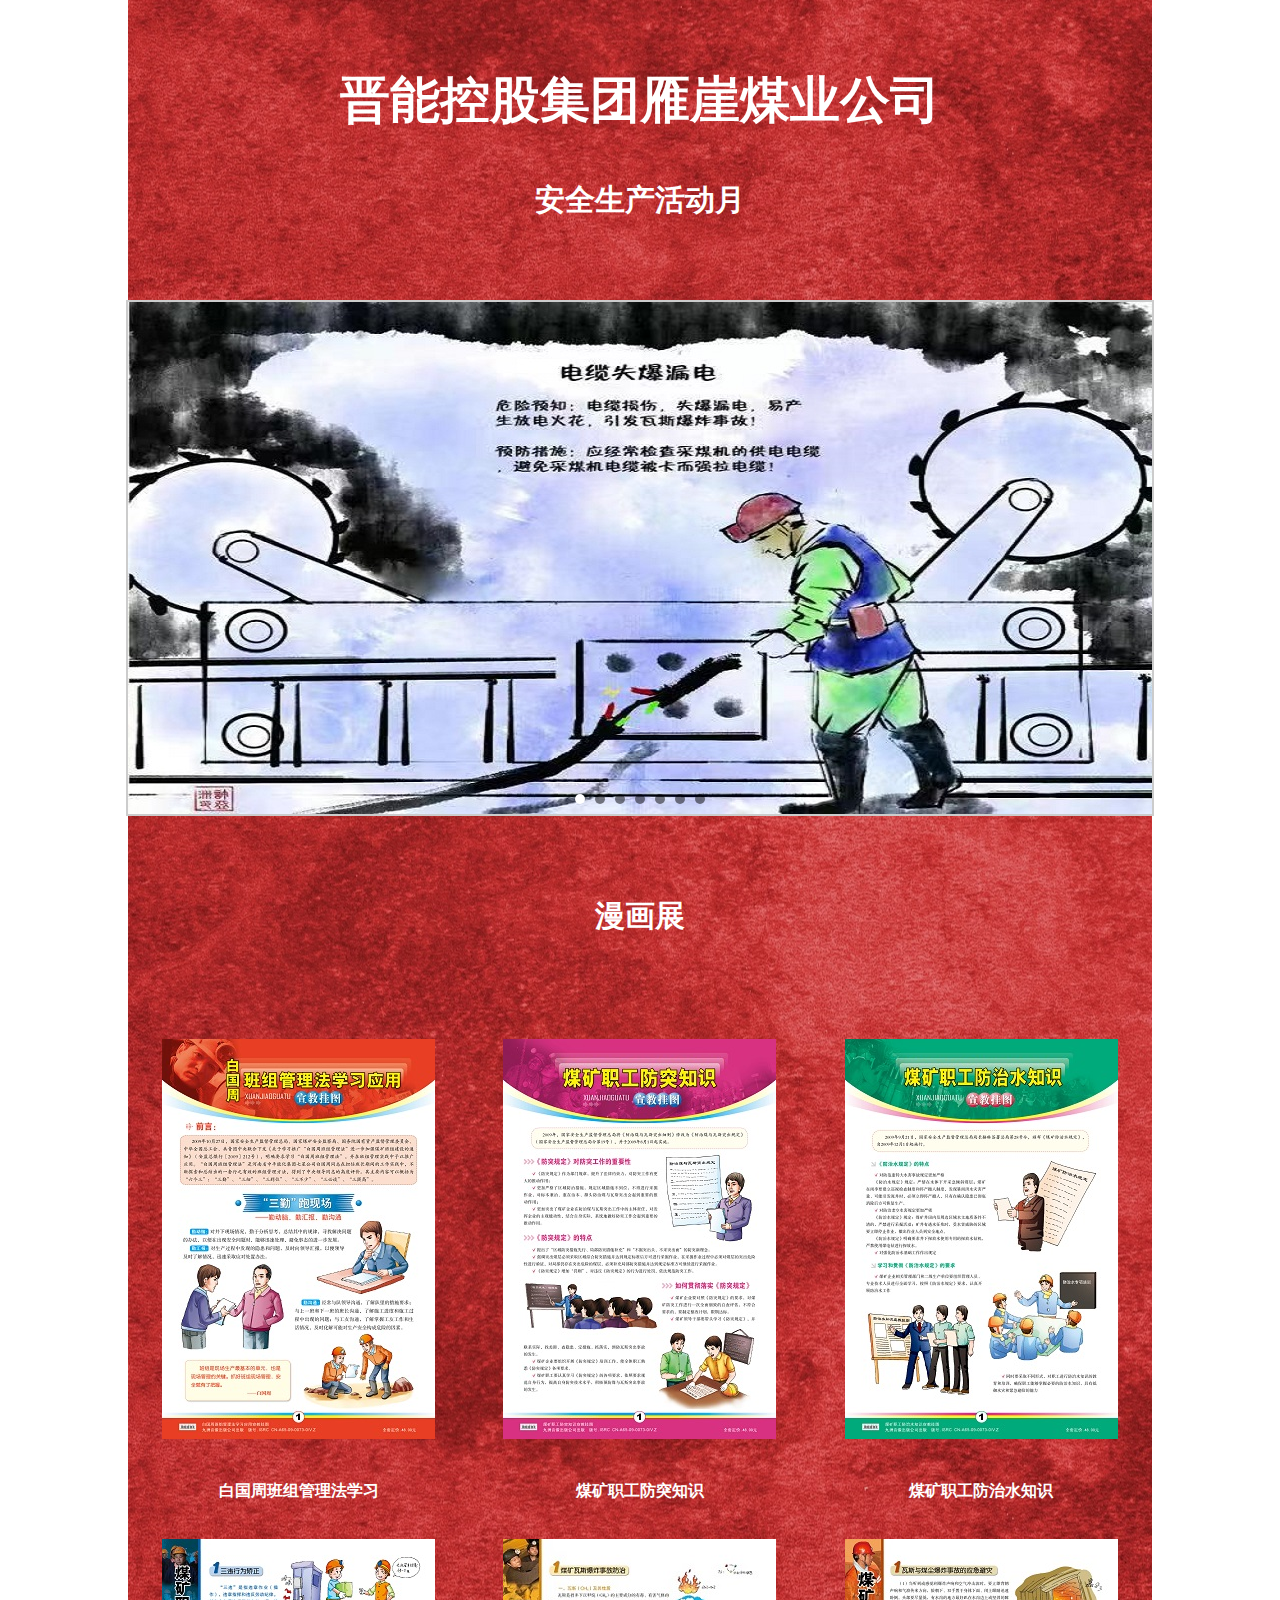
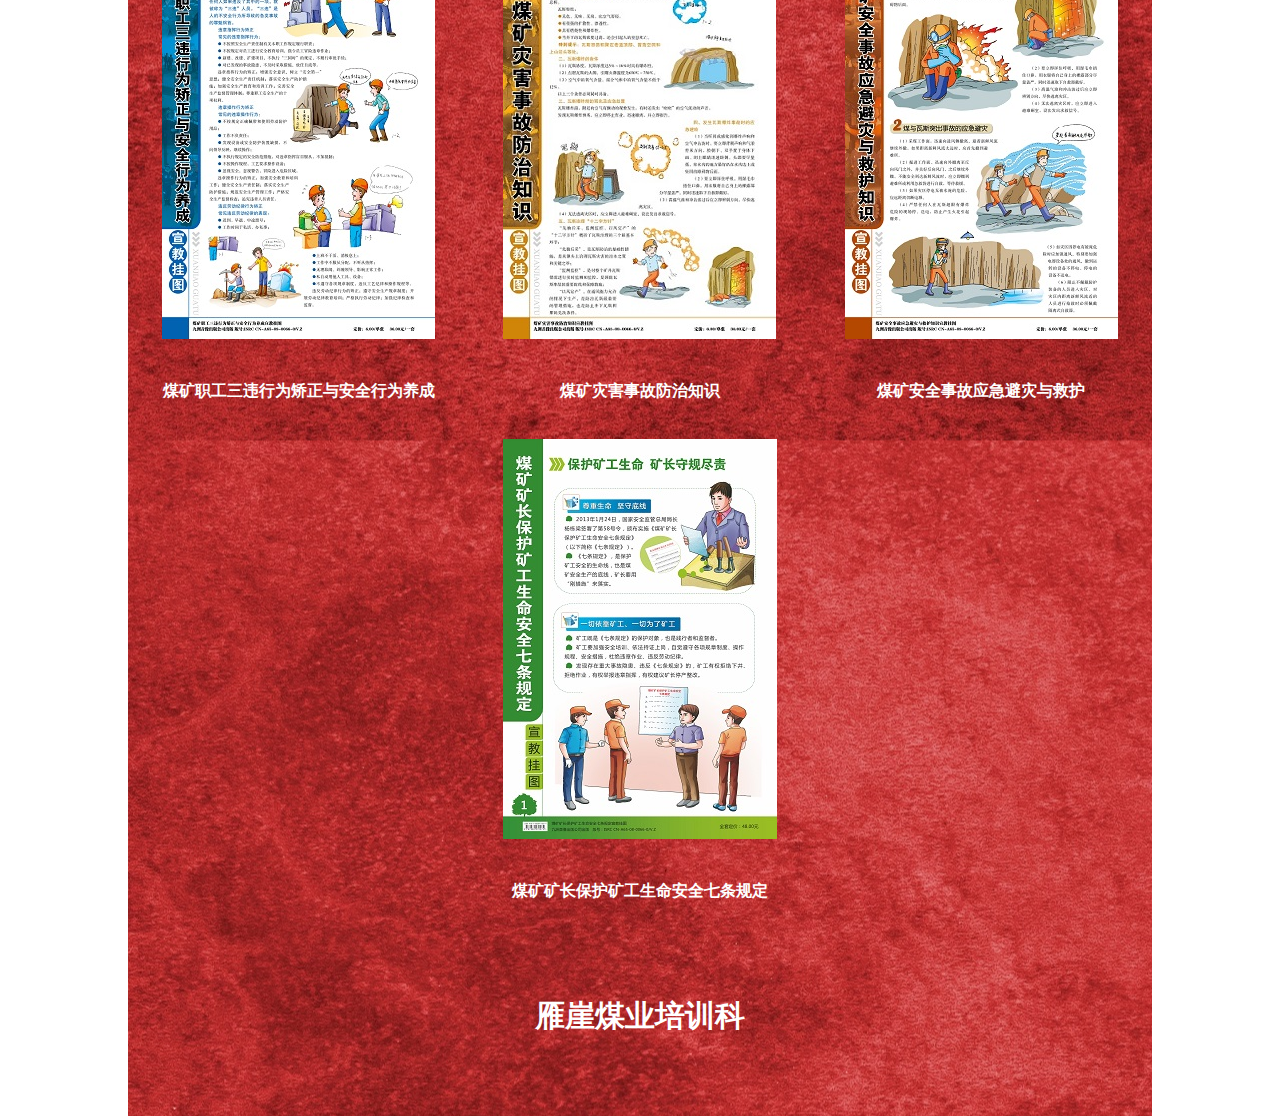
==== index.html @ 8b28c03b "gg" ====
<!DOCTYPE html>
<html lang="en">
<head>
    <meta charset="UTF-8">
    <title>首页</title>
    <link href="css/Style1.css" type="text/css" rel="stylesheet">
    <script src="jquery-1.11.1.min.js"></script>
    <script src="JaScript.js"></script>
</head>
<body>
<header>
    <p class="title1">晋能控股集团雁崖煤业公司</p>
    <p class="title2">安全生产活动月</p>
</header>
<!--轮播图整体div-->
<div class="banner">
    <!--无序列表承载轮播的图片-->
    <ul class="img">
        <li><a href="part1.html"><img src="image/lunboimg/1.png" alt="第1张图片"></a></li>
        <li><a href="part2.html"><img src="image/lunboimg/2.png" alt="第2张图片"></a></li>
        <li><a href="part3.html"><img src="image/lunboimg/3.png" alt="第3张图片"></a></li>
        <li><a href="part4.html"><img src="image/lunboimg/4.png" alt="第4张图片"></a></li>
        <li><a href="part5.html"><img src="image/lunboimg/5.png" alt="第5张图片"></a></li>
        <li><a href="part6.html"><img src="image/lunboimg/6.png" alt="第6张图片"></a></li>
        <li><a href="part7.html"><img src="image/lunboimg/7.png" alt="第7张图片"></a></li>

    </ul>
    <!--用来放置圆点具体实施在js代码中呈现-->
    <ul class="num"></ul>
    <!--左右点击按钮-->
    <div class="btn">
        <span class="prev"><</span>
        <span class="next">></span>
    </div>
</div>
<div class="F1">
    <p><a href="part0.html">漫画展</a></p>
</div>
<table cellspacing="0" cellpadding="5" border="0">
    <tr>
        <td><a href="part1.html"><img src="image/tableImg/table1.jpg" alt=""></a></td>
        <td><a href="part2.html"><img src="image/tableImg/table2.jpg" alt=""></a></td>
        <td><a href="part3.html"><img src="image/tableImg/table3.jpg" alt=""></a></td>
    </tr>
    <tr>
        <th><a href="part1.html">白国周班组管理法学习</a></th>
        <th><a href="part2.html">煤矿职工防突知识</a></th>
        <th><a href="part3.html">煤矿职工防治水知识</a></th>
    </tr>
    <tr>
        <td><a href="part4.html"><img src="image/tableImg/table4.jpg" alt=""></a></td>
        <td><a href="part5.html"><img src="image/tableImg/table5.jpg" alt=""></a></td>
        <td><a href="part6.html"><img src="image/tableImg/table6.JPG" alt=""></a></td>
    </tr>
    <tr>
        <th><a href="part4.html">煤矿职工三违行为矫正与安全行为养成</a></th>
        <th><a href="part5.html">煤矿灾害事故防治知识</a></th>
        <th><a href="part6.html">煤矿安全事故应急避灾与救护</a></th>
    </tr>
    <tr>
        <td></td>
        <td><a href="part7.html"><img src="image/tableImg/table7.jpg" alt=""></a></td>
        <td></td>
    </tr>
    <tr>
        <th></th>
        <th><a href="part7.html">煤矿矿长保护矿工生命安全七条规定</a></th>
        <th></th>
    </tr>
</table>
<footer>
    <p>雁崖煤业培训科</p>
</footer>
</body>
</html>
---- css/Style1.css ----
/*整体去除内外边距*/
* {
    margin: 0 auto;
    padding:0;
}
body{
    background-image: url("../image/backgroundpic.jpg");
    background-repeat: repeat-y;
    background-position: center;
}
header{
    width: 1024px;
    height: 300px;
    /*background: tan;*/
}
.title1{
    height: 150px;
    text-align: center;
    line-height: 200px;
    font-size: 50px;
    font-family:'Microsoft YaHei';
    font-weight: bolder;
    color: white;
}
.title2{
    height: 150px;
    text-align: center;
    line-height: 100px;
    font-size: 30px;
    font-family:'Microsoft YaHei';
    font-weight: bolder;
    color: white;
}
/*取消列表的图标内容*/
ul{
    list-style: none;
}
/*对整体部分的控制，浏览图片的窗口*/
.banner{
    width: 1024px;
    height: 512px;
    border: 2px solid #ccc;
    margin: auto;
    position: relative;
    overflow: hidden;
}
/*图片的初步设置后面的动态内容会在js中实现*/
.img{
    width:1024px;
    height: 512px;
    position: absolute;
    top: 0;
    left: 0;
}
/*让没长图片向左浮动*/
.img li{
    float: left;
}
/*圆点承载部分的设计*/
.num{
    position: absolute;
    bottom: 10px;
    width: 100%;
    text-align: center;
    font-size: 0;
}
/*圆点设计*/
.num li{
    width: 10px;
    height: 10px;
    background:rgba(0,0,0,0.5);
    border-radius: 100%;
    display: inline-block;
    margin: 0 5px;
    cursor: pointer;
}
/*按钮部分初始不可见*/
.btn{
    display: none;
}
/*按钮形状设计*/
.btn span{
    display: block;
    width: 50px;
    height: 100px;
    background: rgba(0,0,0,0.6);
    color: #fff;
    font-size: 40px;
    line-height: 100px;
    text-align: center;
    cursor:pointer;
}
/*上一个设计*/
.btn .prev{
    position: absolute;
    left: 0;
    top: 50%;
    margin-top: -50px;
}
/*下一个设计*/
.btn .next{
    position: absolute;
    right: 0;
    top: 50%;
    margin-top: -50px;
}
/*对按妞动态呈现的变换进行类选择器的设计为js代码部分进行铺垫*/
.num .active{
    background-color: #fff;
}
.hide{
    display: none;
}
.F1{
    width: 1024px;
    height: 200px;
    /*background: slateblue;*/
}
.F1 p{
    height: 200px;
    text-align: center;
    line-height: 200px;
    font-size: 30px;
    font-family:'Microsoft YaHei';
    font-weight: bolder;
    color: white;
}
.F1 a{
    text-decoration: none;
    color: white;
}
.F1 a:hover, a:visited, a:link, a:active {
    color: white;
}
table{
    width: 1024px;
    height: 1500px;
    text-align: center;
}
td{
    width: 340px;
    height: 450px;
}
th{
    height: 50px;
}
table a{
    text-decoration: none;
    color: white;
}
table a:hover, a:visited, a:link, a:active {
    color: white;
}
footer{
    width: 1024px;
    height: 200px;
    /*background: sandybrown;*/
}
footer p{
    height: 200px;
    text-align: center;
    line-height: 200px;
    font-size: 30px;
    font-family:'Microsoft YaHei';
    font-weight: bolder;
    color: white;
}
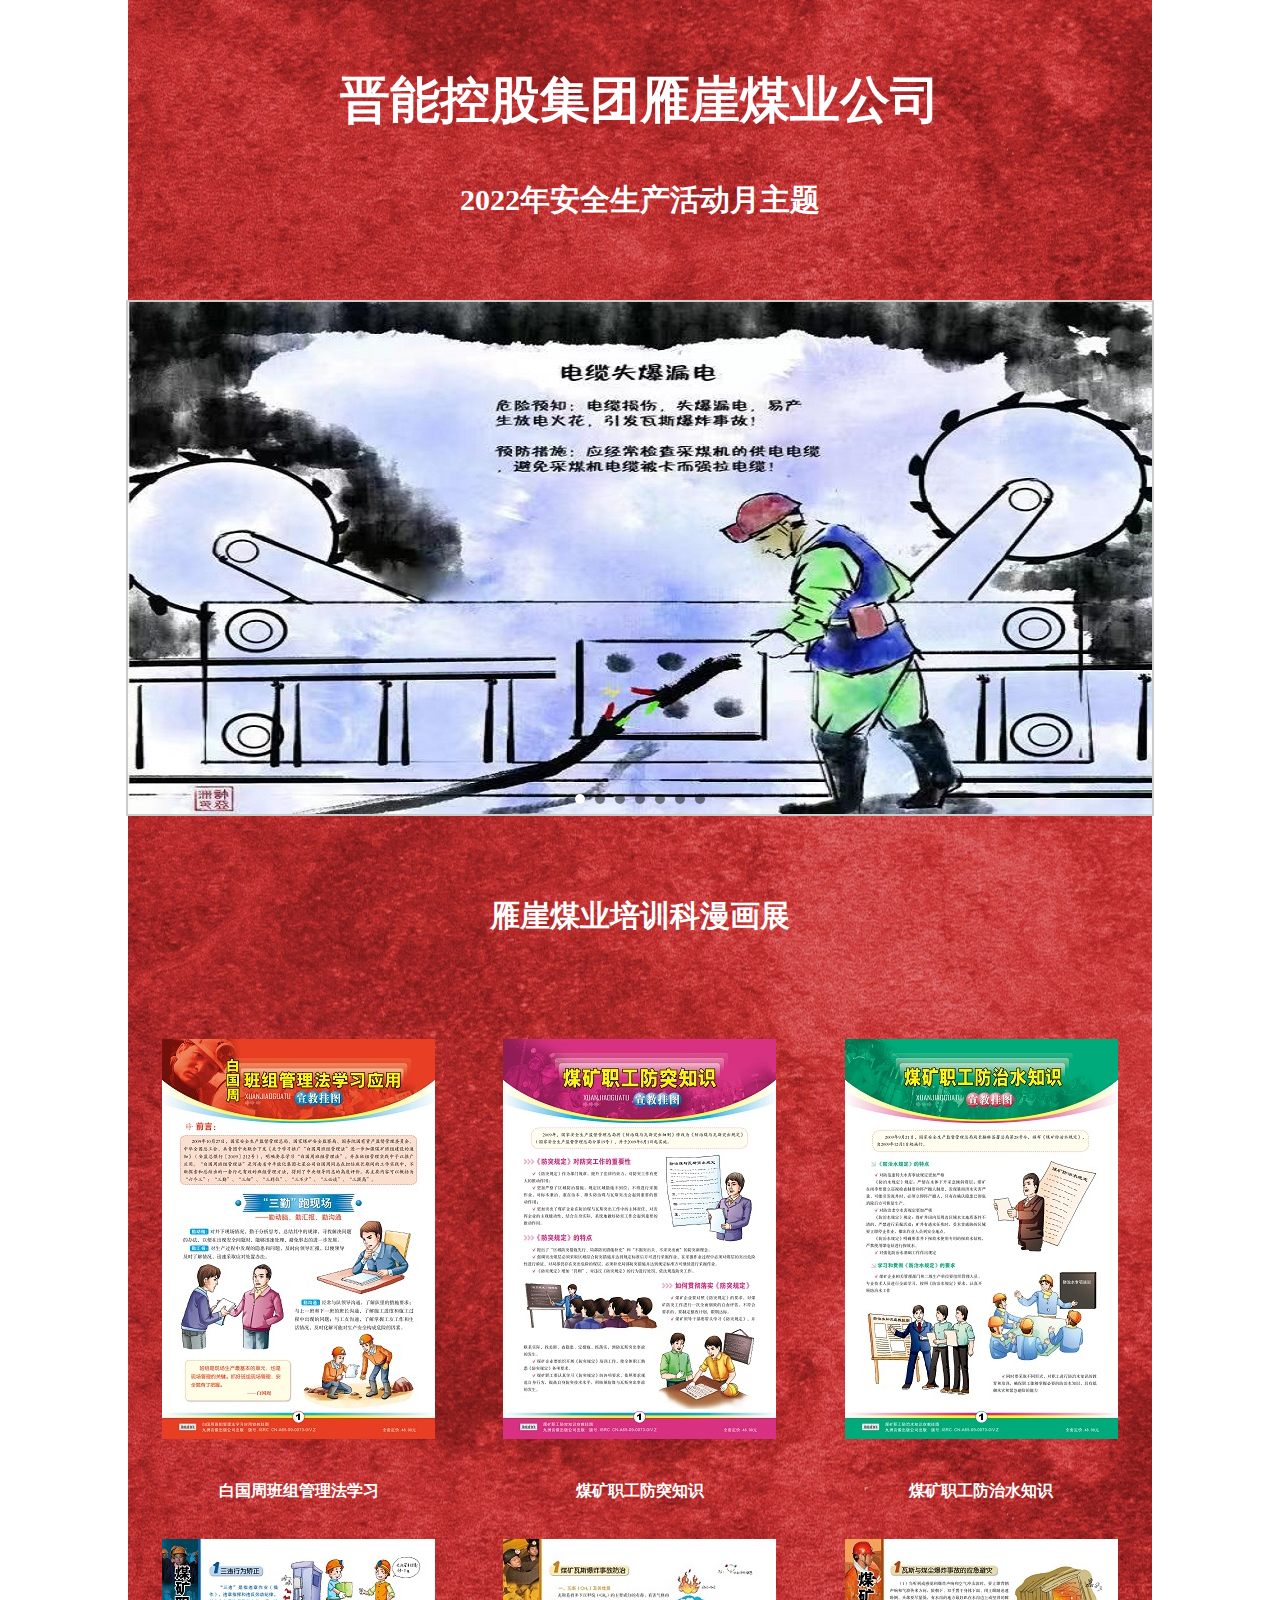
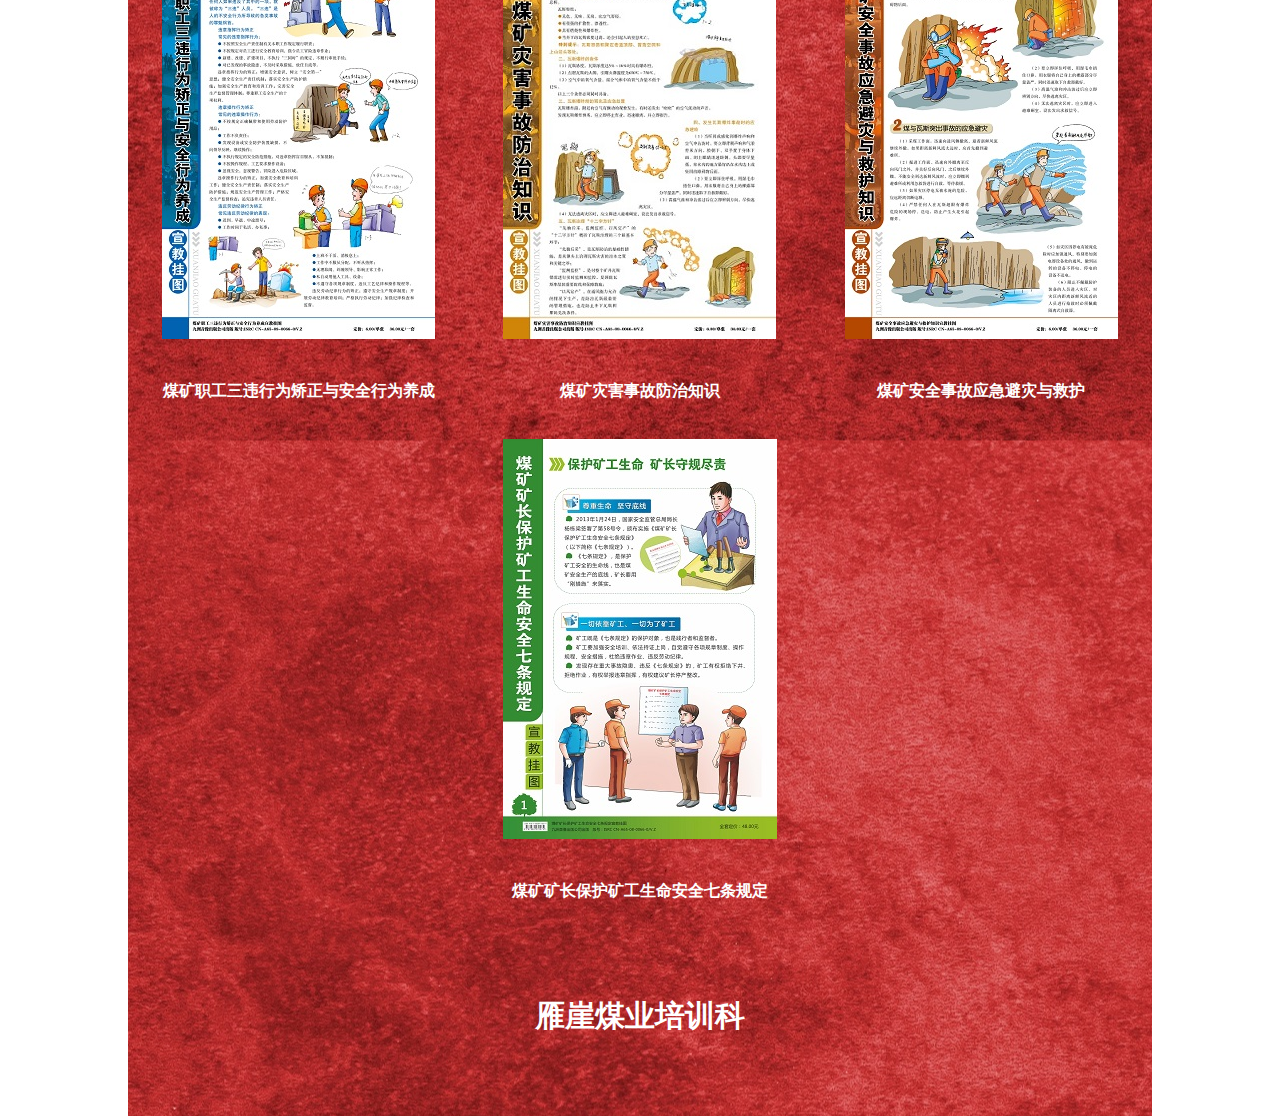
==== commit e0b2fb0d: "Update index.html" ====
--- a/index.html
+++ b/index.html
@@ -10,7 +10,8 @@
 <body>
 <header>
     <p class="title1">晋能控股集团雁崖煤业公司</p>
-    <p class="title2">安全生产活动月</p>
+    <p class="title2">2022年安全生产活动月主题</p>
+    <p class="title2">“遵守安全生产法 当好第一责任人”</p>
 </header>
 <!--轮播图整体div-->
 <div class="banner">
@@ -34,7 +35,7 @@
     </div>
 </div>
 <div class="F1">
-    <p><a href="part0.html">漫画展</a></p>
+    <p><a href="part0.html">雁崖煤业培训科漫画展</a></p>
 </div>
 <table cellspacing="0" cellpadding="5" border="0">
     <tr>
@@ -72,4 +73,4 @@
     <p>雁崖煤业培训科</p>
 </footer>
 </body>
-</html>+</html>
